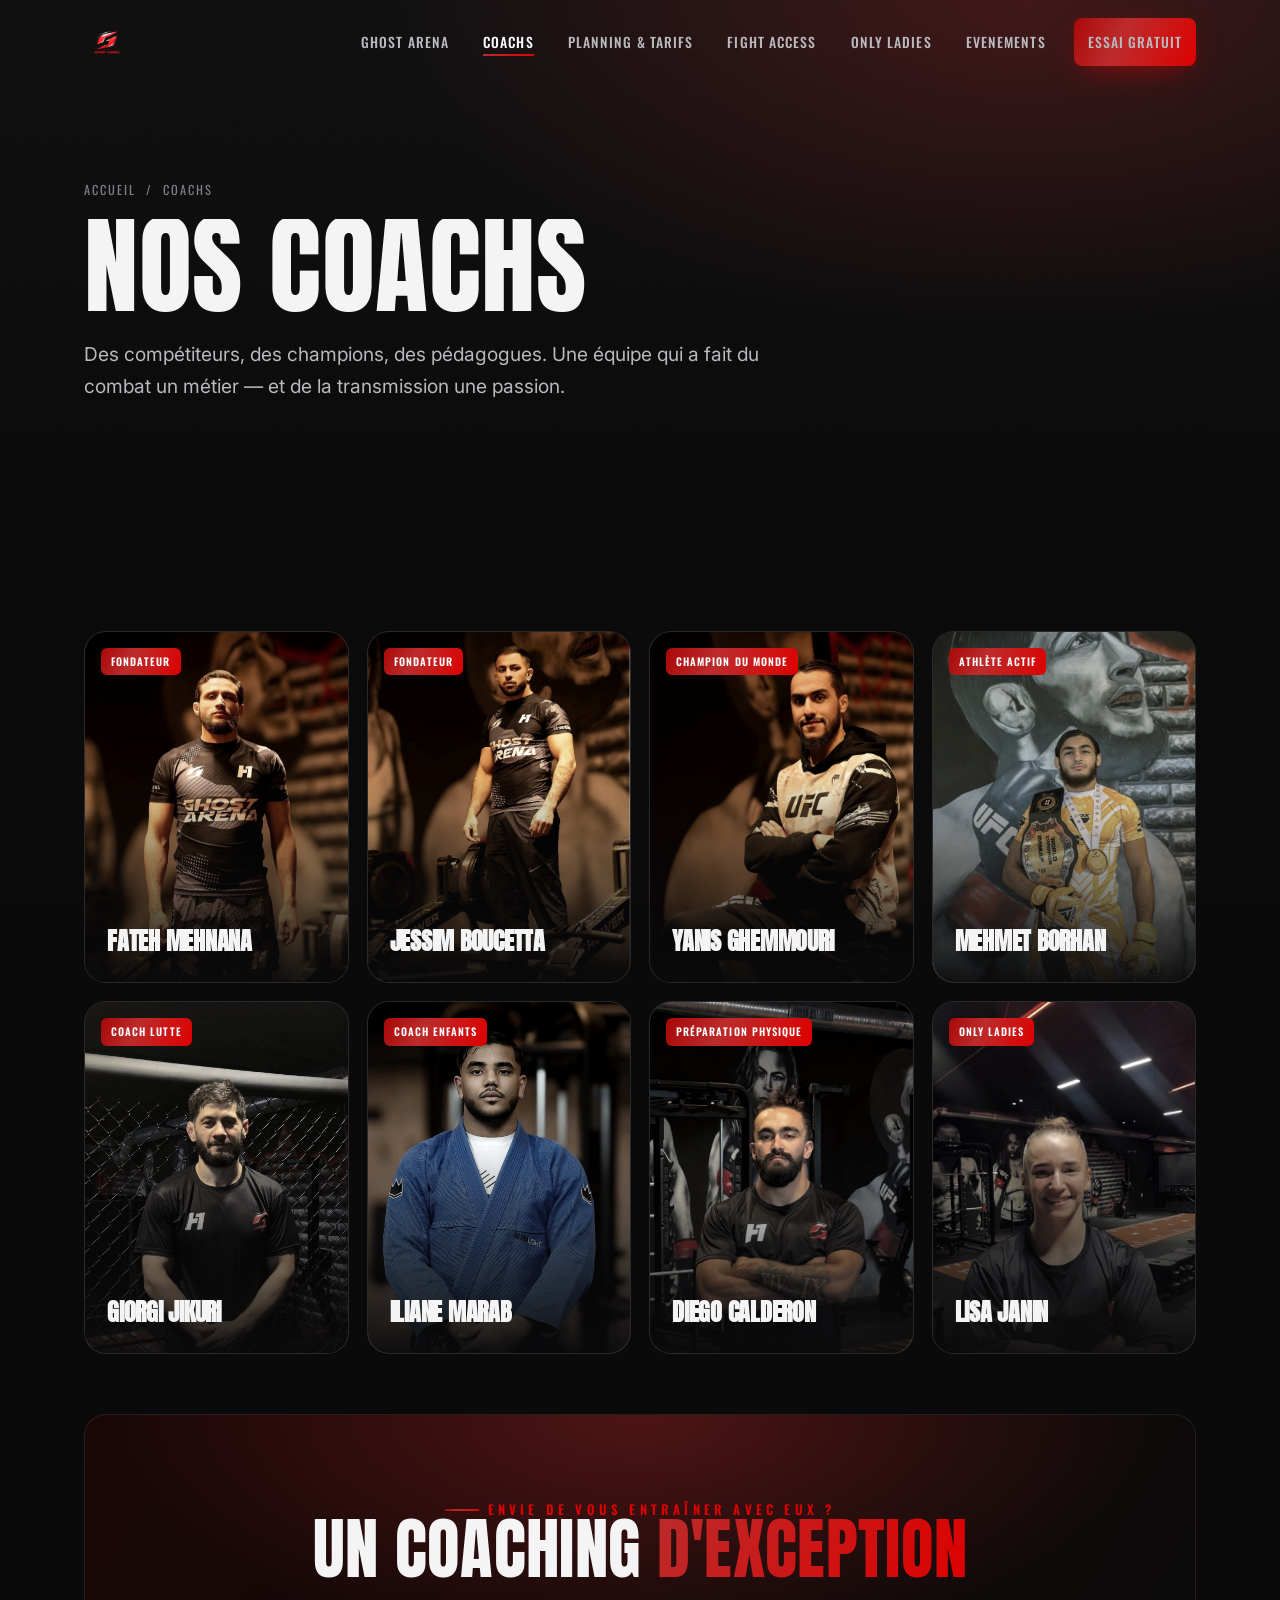
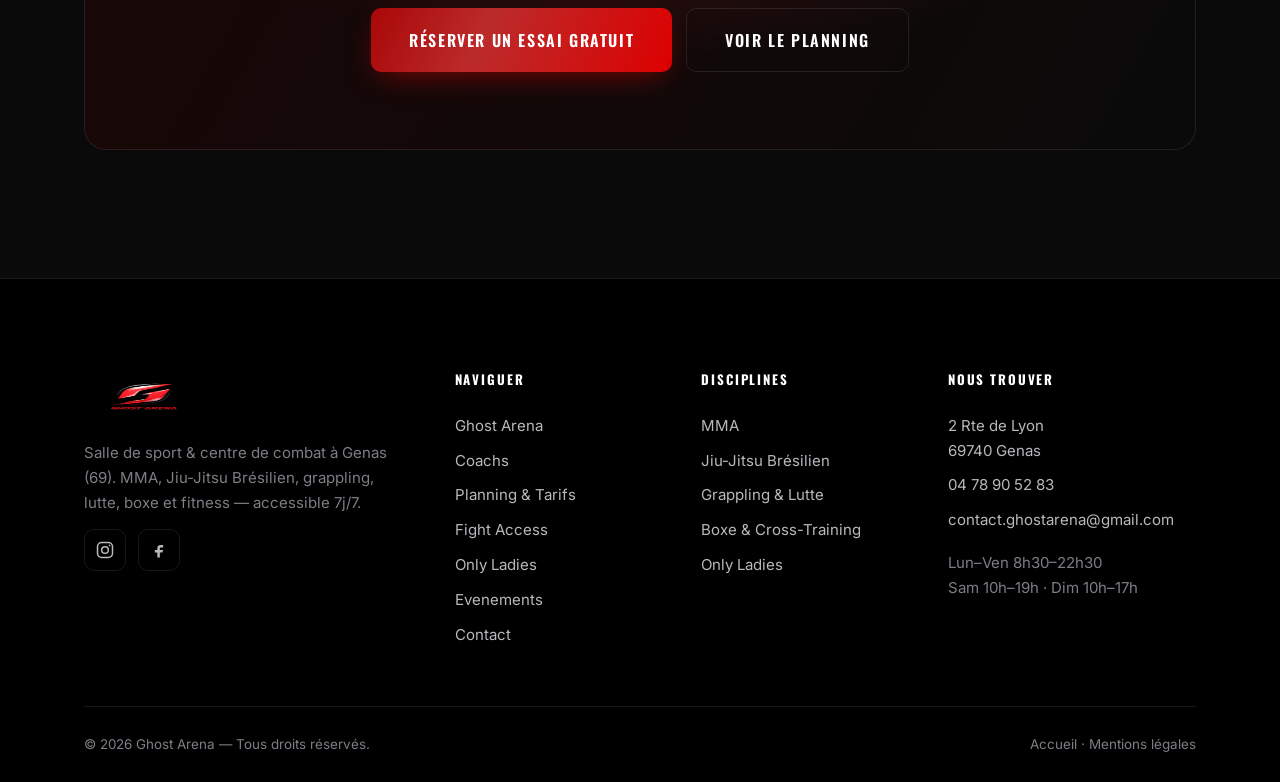
==== coachs.html @ 8d47866f "Site Ghost Arena — refonte statique multipage Co-Authored-By: Claude Opus 4.8 <noreply@anthropic.com" ====
<!DOCTYPE html>
<html lang="fr">
<head>
<meta charset="UTF-8">
<meta name="viewport" content="width=device-width, initial-scale=1">
<title>Coachs — L'équipe Ghost Arena | MMA, JJB, Grappling à Genas</title>
<meta name="description" content="Rencontrez les coachs de Ghost Arena : champions et compétiteurs internationaux en MMA, Jiu-Jitsu Brésilien, grappling, lutte et préparation physique. Une équipe d'experts à Genas, Lyon.">
<link rel="canonical" href="https://ghostarena.fr/coachs/">
<meta name="theme-color" content="#0a0a0a">
<meta property="og:type" content="website">
<meta property="og:title" content="Coachs — L'équipe Ghost Arena">
<meta property="og:description" content="Champions et compétiteurs internationaux en MMA, JJB, grappling, lutte et préparation physique.">
<meta property="og:url" content="https://ghostarena.fr/coachs/">
<meta property="og:image" content="https://ghostarena.fr/assets/coaches/fateh.jpeg">
<link rel="icon" href="assets/img/logo.png" type="image/png">
<link rel="preconnect" href="https://fonts.googleapis.com">
<link rel="preconnect" href="https://fonts.gstatic.com" crossorigin>
<link href="https://fonts.googleapis.com/css2?family=Anton&family=Oswald:wght@300;400;500;600;700&family=Inter:wght@400;500;600;700&display=swap" rel="stylesheet">
<link rel="stylesheet" href="css/styles.css">
</head>
<body data-page="coachs">

<header class="site-header"></header>

<main id="main">

  <section class="page-hero">
    <img class="bg" src="assets/coaches/fateh.jpeg" alt="" aria-hidden="true">
    <div class="container">
      <p class="crumb"><a href="index.html">Accueil</a> &nbsp;/&nbsp; Coachs</p>
      <h1 class="display h1" data-kinetic>Nos coachs</h1>
      <p class="reveal" data-delay="1">Des compétiteurs, des champions, des pédagogues. Une équipe qui a fait du combat un métier — et de la transmission une passion.</p>
    </div>
  </section>

  <section class="section">
    <div class="container">
      <div class="coach-grid">

        <article class="coach reveal" data-delay="1">
          <span class="flag">Fondateur</span>
          <img src="assets/coaches/fateh.jpeg" alt="Fateh Mehnana, coach MMA, JJB, grappling et lutte" loading="lazy">
          <div class="coach-info">
            <p class="role">MMA · JJB · Grappling · Lutte</p>
            <h3>Fateh Mehnana</h3>
            <p>Passionné par la vision globale du combat, il développe une méthodologie où chaque discipline nourrit les autres.</p>
          </div>
        </article>

        <article class="coach reveal" data-delay="2">
          <span class="flag">Fondateur</span>
          <img src="assets/coaches/jessim.jpeg" alt="Jessim Boucetta, coach JJB, grappling et lutte" loading="lazy">
          <div class="coach-info">
            <p class="role">JJB · Grappling · Lutte</p>
            <h3>Jessim Boucetta</h3>
            <p>Compétiteur international — Champion Pan American IBJJF et Champion d'Europe de Jiu-Jitsu Brésilien.</p>
          </div>
        </article>

        <article class="coach reveal" data-delay="3">
          <span class="flag">Champion du Monde</span>
          <img src="assets/coaches/yanis.jpeg" alt="Yanis Ghemmouri, coach MMA et athlète professionnel" loading="lazy">
          <div class="coach-info">
            <p class="role">MMA · Athlète pro</p>
            <h3>Yanis Ghemmouri</h3>
            <p>Champion du monde 2025. Il incarne le plus haut niveau de performance que vise Ghost Arena.</p>
          </div>
        </article>

        <article class="coach reveal" data-delay="1">
          <span class="flag">Athlète actif</span>
          <img src="assets/coaches/mehmet.jpeg" alt="Mehmet Borhan, coach MMA et grappling" loading="lazy">
          <div class="coach-info">
            <p class="role">MMA · Grappling</p>
            <h3>Mehmet Borhan</h3>
            <p>Lutteur expérimenté ayant évolué en compétition au niveau international, en activité.</p>
          </div>
        </article>

        <article class="coach reveal" data-delay="2">
          <span class="flag">Coach lutte</span>
          <img src="assets/coaches/giorgi.jpeg" alt="Giorgi Jikuri, coach de lutte" loading="lazy">
          <div class="coach-info">
            <p class="role">Lutte</p>
            <h3>Giorgi Jikuri</h3>
            <p>Spécialiste de la lutte, il transmet l'art du contrôle, des projections et de la pression au sol.</p>
          </div>
        </article>

        <article class="coach reveal" data-delay="3">
          <span class="flag">Coach enfants</span>
          <img src="assets/coaches/iliane.jpg" alt="Iliane Marab, coach enfants MMA et grappling" loading="lazy">
          <div class="coach-info">
            <p class="role">Enfants · MMA · Grappling</p>
            <h3>Iliane Marab</h3>
            <p>Référent des programmes jeunes, il enseigne le combat aux enfants dans un cadre ludique et structurant.</p>
          </div>
        </article>

        <article class="coach reveal" data-delay="1">
          <span class="flag">Préparation physique</span>
          <img src="assets/coaches/diego.jpeg" alt="Diego Calderon, préparateur physique" loading="lazy">
          <div class="coach-info">
            <p class="role">Conditionnement</p>
            <h3>Diego Calderon</h3>
            <p>Préparateur physique et responsable du conditionnement&nbsp;: il construit le moteur des combattants.</p>
          </div>
        </article>

        <article class="coach reveal" data-delay="2">
          <span class="flag">Only Ladies</span>
          <img src="assets/coaches/lisa.jpeg" alt="Lisa Janin, préparation physique et cross-training" loading="lazy">
          <div class="coach-info">
            <p class="role">Cross-Training · Renforcement</p>
            <h3>Lisa Janin</h3>
            <p>Coach sportive diplômée et athlète de cross-training, spécialisée dans la préparation physique et l'espace femmes.</p>
          </div>
        </article>

      </div>

      <div class="cta-band reveal mt-l">
        <p class="eyebrow eyebrow--center">Envie de vous entraîner avec eux ?</p>
        <h2 class="display h2">Un coaching <span class="grad-text">d'exception</span></h2>
        <div class="hero-actions">
          <a class="btn btn-primary btn-lg" href="contact.html"><span>Réserver un essai gratuit</span></a>
          <a class="btn btn-ghost btn-lg" href="planning-tarifs.html">Voir le planning</a>
        </div>
      </div>
    </div>
  </section>

</main>

<footer class="site-footer"></footer>
<script src="js/main.js"></script>
</body>
</html>
---- css/styles.css ----
/* ===================================================================
   GHOST ARENA — Design System
   Colors taken verbatim from the existing site:
   brand red #bc2b2b · bright #dd0000 · deep #a90707 · black #0a0a0a
   =================================================================== */

:root{
  /* Brand palette (exact) */
  --red:        #bc2b2b;
  --red-bright: #dd0000;
  --red-2:      #cf2e2e;
  --red-deep:   #a90707;
  --black:      #0a0a0a;
  --ink:        #000000;
  --white:      #ffffff;
  --smoke:      #efefef;
  --slate:      #32373c;

  /* Surfaces */
  --bg:        #0a0a0a;
  --bg-2:      #0f0f10;
  --surface:   #141416;
  --surface-2: #1a1a1d;
  --line:      rgba(255,255,255,.09);
  --line-2:    rgba(255,255,255,.05);

  /* Text */
  --tx:        #f4f4f5;
  --tx-soft:   #b8b8bd;
  --tx-mute:   #7d7d85;

  /* Accent gradient */
  --grad: linear-gradient(115deg, var(--red-deep) 0%, var(--red) 38%, var(--red-bright) 100%);
  --grad-soft: linear-gradient(115deg, var(--red) 0%, var(--red-bright) 100%);

  /* Type */
  --f-display: "Anton", "Arial Narrow", sans-serif;
  --f-cond:    "Oswald", "Arial Narrow", sans-serif;
  --f-body:    "Inter", system-ui, -apple-system, "Segoe UI", sans-serif;

  /* Spacing rhythm (8pt) */
  --container: 1240px;
  --gut: clamp(20px, 5vw, 64px);
  --radius: 14px;
  --radius-lg: 22px;

  /* Motion */
  --ease: cubic-bezier(.16,1,.3,1);
  --ease-out: cubic-bezier(.22,.61,.36,1);
}

/* ---------- Reset ---------- */
*,*::before,*::after{box-sizing:border-box}
*{margin:0}
html{-webkit-text-size-adjust:100%;scroll-behavior:smooth}
@media (prefers-reduced-motion:reduce){html{scroll-behavior:auto}}
body{
  font-family:var(--f-body);
  background:var(--bg);
  color:var(--tx);
  line-height:1.65;
  font-size:16px;
  -webkit-font-smoothing:antialiased;
  text-rendering:optimizeLegibility;
  overflow-x:hidden;
}
img,video,svg{display:block;max-width:100%;height:auto}
a{color:inherit;text-decoration:none}
button{font:inherit;color:inherit;cursor:pointer;border:0;background:none}
ul{list-style:none;padding:0}
::selection{background:var(--red);color:#fff}

/* Film-grain overlay for the whole site (premium cinematic texture) */
body::after{
  content:"";position:fixed;inset:0;z-index:9000;pointer-events:none;opacity:.045;
  background-image:url("data:image/svg+xml,%3Csvg xmlns='http://www.w3.org/2000/svg' width='180' height='180'%3E%3Cfilter id='n'%3E%3CfeTurbulence type='fractalNoise' baseFrequency='.9' numOctaves='2'/%3E%3C/filter%3E%3Crect width='100%25' height='100%25' filter='url(%23n)'/%3E%3C/svg%3E");
  mix-blend-mode:overlay;
}
@media (prefers-reduced-motion:reduce){body::after{display:none}}

/* ---------- Layout helpers ---------- */
.container{width:100%;max-width:var(--container);margin-inline:auto;padding-inline:var(--gut)}
.section{padding-block:clamp(64px,10vw,140px);position:relative}
.section--tight{padding-block:clamp(48px,7vw,90px)}
.grid{display:grid;gap:clamp(20px,3vw,40px)}

/* ---------- Typography ---------- */
.eyebrow{
  font-family:var(--f-cond);font-weight:600;text-transform:uppercase;
  letter-spacing:.32em;font-size:clamp(.72rem,1.1vw,.82rem);
  color:var(--red-bright);display:inline-flex;align-items:center;gap:.7em;
}
.eyebrow::before{content:"";width:34px;height:2px;background:var(--grad);display:inline-block}
.eyebrow--center{justify-content:center}

h1,h2,h3{line-height:.98;letter-spacing:-.01em}
.display{
  font-family:var(--f-display);font-weight:400;text-transform:uppercase;
  line-height:.86;letter-spacing:.005em;
}
.h1{font-size:clamp(2.9rem,8.5vw,7.2rem)}
.h2{font-size:clamp(2.1rem,5.2vw,4.4rem)}
.h3{font-size:clamp(1.5rem,3vw,2.4rem)}
.italic-skew{font-style:italic;transform:skewX(-7deg);transform-origin:left}
.stroke-text{
  -webkit-text-stroke:1.5px rgba(255,255,255,.30);color:transparent;
}
.text-red{color:var(--red-bright)}
.lead{font-size:clamp(1.05rem,1.6vw,1.28rem);color:var(--tx-soft);max-width:62ch;line-height:1.7}
.muted{color:var(--tx-mute)}
.measure{max-width:64ch}

/* gradient text for accent words */
.grad-text{
  background:var(--grad-soft);-webkit-background-clip:text;background-clip:text;
  -webkit-text-fill-color:transparent;color:transparent;
}

/* ===================================================================
   HEADER
   =================================================================== */
.site-header{
  position:fixed;inset:0 0 auto 0;z-index:1000;
  transition:border-color .4s, padding .35s var(--ease);
  border-bottom:1px solid transparent;padding-block:18px;
}
/* Blur/background lives on a pseudo-element so the header itself does NOT
   become a containing block for the fixed mobile menu panel. */
.site-header::before{
  content:"";position:absolute;inset:0;z-index:-1;
  background:rgba(8,8,9,.82);backdrop-filter:blur(16px) saturate(140%);
  opacity:0;transition:opacity .4s var(--ease);
}
.site-header.scrolled::before{opacity:1}
.site-header.scrolled{border-bottom-color:var(--line);padding-block:10px}
.nav{display:flex;align-items:center;justify-content:space-between;gap:24px}
.brand{display:flex;align-items:center;gap:12px;z-index:2}
.brand img{height:46px;width:auto;transition:height .35s var(--ease)}
.scrolled .brand img{height:38px}
.brand b{font-family:var(--f-display);font-size:1.25rem;letter-spacing:.04em;text-transform:uppercase;line-height:1}
.brand b i{color:var(--red-bright);font-style:normal}

.nav-links{display:flex;align-items:center;gap:6px}
.nav-links a{
  font-family:var(--f-cond);font-weight:500;text-transform:uppercase;
  letter-spacing:.08em;font-size:.86rem;color:var(--tx-soft);
  padding:10px 14px;border-radius:8px;position:relative;transition:color .25s;
}
.nav-links a::after{
  content:"";position:absolute;left:14px;right:14px;bottom:6px;height:2px;
  background:var(--grad-soft);transform:scaleX(0);transform-origin:left;
  transition:transform .3s var(--ease);
}
.nav-links a:hover,.nav-links a[aria-current="page"]{color:var(--white)}
.nav-links a:hover::after,.nav-links a[aria-current="page"]::after{transform:scaleX(1)}

.nav-cta{margin-left:8px}
.burger{display:none;position:relative;width:46px;height:46px;border-radius:10px;border:1px solid var(--line);
  align-items:center;justify-content:center;flex-direction:column;gap:5px;z-index:1010}
.burger span{width:20px;height:2px;background:var(--white);transition:.3s var(--ease)}
.burger.open span:nth-child(1){transform:translateY(7px) rotate(45deg)}
.burger.open span:nth-child(2){opacity:0}
.burger.open span:nth-child(3){transform:translateY(-7px) rotate(-45deg)}

@media (max-width:1024px){
  .nav-links{
    position:fixed;inset:0 0 0 auto;width:min(86vw,400px);flex-direction:column;
    justify-content:center;align-items:flex-start;gap:6px;padding:90px 40px;
    background:rgba(10,10,11,.97);backdrop-filter:blur(20px);
    border-left:1px solid var(--line);transform:translateX(100%);
    transition:transform .45s var(--ease);
  }
  .nav-links.open{transform:translateX(0)}
  .nav-links a{font-size:1.6rem;padding:10px 0}
  .nav-links a::after{display:none}
  .nav-links .nav-cta{margin:18px 0 0}
  .burger{display:flex}
}

/* ===================================================================
   BUTTONS
   =================================================================== */
.btn{
  --pad-y:15px;--pad-x:28px;
  display:inline-flex;align-items:center;justify-content:center;gap:10px;
  font-family:var(--f-cond);font-weight:600;text-transform:uppercase;letter-spacing:.1em;
  font-size:.92rem;padding:var(--pad-y) var(--pad-x);border-radius:10px;
  position:relative;overflow:hidden;transition:transform .25s var(--ease),box-shadow .3s, color .3s;
  min-height:48px;cursor:pointer;white-space:nowrap;
}
.btn svg{width:18px;height:18px}
.btn-primary{background:var(--grad);color:#fff;box-shadow:0 10px 30px -10px rgba(221,0,0,.6)}
.btn-primary::before{content:"";position:absolute;inset:0;background:linear-gradient(115deg,var(--red-bright),var(--red));opacity:0;transition:opacity .3s}
.btn-primary:hover{transform:translateY(-3px);box-shadow:0 18px 40px -12px rgba(221,0,0,.75)}
.btn-primary:hover::before{opacity:1}
.btn-primary span{position:relative;z-index:1;display:inline-flex;align-items:center;gap:10px}
.btn-ghost{background:transparent;color:var(--white);border:1px solid var(--line)}
.btn-ghost:hover{border-color:var(--red);background:rgba(221,0,0,.08);transform:translateY(-3px)}
.btn-light{background:var(--white);color:var(--ink)}
.btn-light:hover{transform:translateY(-3px);background:var(--smoke)}
.btn-lg{--pad-y:18px;--pad-x:38px;font-size:1rem}
.btn:focus-visible{outline:3px solid var(--red-bright);outline-offset:3px}
a:focus-visible,button:focus-visible{outline:3px solid var(--red-bright);outline-offset:3px}

/* shimmer sweep on primary */
.btn-primary span::after{
  content:"";position:absolute;top:0;left:-120%;width:60%;height:100%;
  background:linear-gradient(120deg,transparent,rgba(255,255,255,.35),transparent);
  transform:skewX(-20deg);transition:left .6s var(--ease);
}
.btn-primary:hover span::after{left:160%}

/* ===================================================================
   HERO (homepage) — cinematic photo-montage "video"
   =================================================================== */
.hero{position:relative;min-height:100dvh;display:flex;align-items:center;overflow:hidden;isolation:isolate}
.hero-media{position:absolute;inset:0;z-index:-2}
/* Fills the hero perfectly on mobile and desktop (no bars, no photo backdrop). */
.hero-video{position:absolute;inset:0;width:100%;height:100%;object-fit:cover;object-position:center;z-index:1;background:var(--black)}
.hero-slide{
  position:absolute;inset:0;background-size:cover;background-position:center 28%;
  opacity:0;animation:heroCycle 24s infinite;will-change:opacity,transform;
}
.hero-slide:nth-child(1){animation-delay:0s}
.hero-slide:nth-child(2){animation-delay:6s}
.hero-slide:nth-child(3){animation-delay:12s}
.hero-slide:nth-child(4){animation-delay:18s}
@keyframes heroCycle{
  0%{opacity:0;transform:scale(1.18)}
  6%{opacity:1}
  25%{opacity:1;transform:scale(1.0)}
  31%{opacity:0;transform:scale(1.0)}
  100%{opacity:0}
}
.hero::before{ /* cinematic darkening + brand wash */
  content:"";position:absolute;inset:0;z-index:-1;
  background:
    linear-gradient(180deg, rgba(10,10,11,.55) 0%, rgba(10,10,11,.35) 40%, rgba(10,10,11,.96) 100%),
    radial-gradient(120% 90% at 75% 30%, rgba(188,43,43,.30), transparent 55%);
}
.hero::after{ /* light sweep */
  content:"";position:absolute;top:-50%;left:-30%;width:50%;height:200%;z-index:-1;
  background:linear-gradient(90deg,transparent,rgba(255,255,255,.06),transparent);
  transform:skewX(-18deg);animation:sweep 9s ease-in-out infinite;
}
@keyframes sweep{0%,100%{left:-40%}50%{left:120%}}
@media (prefers-reduced-motion:reduce){
  .hero-slide{animation:none;opacity:0}
  .hero-slide:nth-child(1){opacity:1}
  .hero::after{display:none}
}
.hero-inner{position:relative;z-index:2;width:100%;padding-block:130px 110px}
.hero h1{margin:.15em 0 .35em;max-width:16ch}
/* One-line headline on desktop (scales with viewport so it always fits) */
@media (min-width:992px){
  .hero h1{max-width:none;white-space:nowrap;font-size:clamp(3.4rem,6.2vw,5rem)}
}
.hero .lead{margin-bottom:34px}
.hero-actions{display:flex;flex-wrap:wrap;gap:14px}
.hero-scroll{
  position:absolute;bottom:26px;left:50%;transform:translateX(-50%);z-index:2;
  font-family:var(--f-cond);text-transform:uppercase;letter-spacing:.25em;font-size:.7rem;
  color:var(--tx-mute);display:flex;flex-direction:column;align-items:center;gap:10px;
}
.hero-scroll .line{width:1px;height:46px;background:linear-gradient(var(--red-bright),transparent);position:relative;overflow:hidden}
.hero-scroll .line::after{content:"";position:absolute;top:-50%;left:0;width:100%;height:50%;background:var(--red-bright);animation:scrollDot 2s infinite}
@keyframes scrollDot{0%{top:-50%}100%{top:100%}}
/* Hide the decorative scroll cue when vertical room is tight (avoids overlap with hero badges) */
@media (max-width:992px), (max-height:880px){.hero-scroll{display:none}}

/* badges row under hero */
.hero-badges{display:flex;flex-wrap:wrap;gap:26px;margin-top:40px;padding-top:28px;border-top:1px solid var(--line-2)}
.hero-badge{font-family:var(--f-cond);text-transform:uppercase;letter-spacing:.05em}
.hero-badge b{display:block;font-family:var(--f-display);font-size:1.9rem;line-height:1;color:#fff}
.hero-badge span{font-size:.78rem;color:var(--tx-mute);letter-spacing:.12em}

/* ===================================================================
   MARQUEE (discipline ticker) — sporty motion
   =================================================================== */
.marquee{
  overflow:hidden;border-block:1px solid var(--line);background:var(--bg-2);
  padding-block:18px;display:flex;user-select:none;
}
.marquee-track{display:flex;gap:0;flex-shrink:0;min-width:100%;animation:marq 28s linear infinite;will-change:transform}
.marquee:hover .marquee-track{animation-play-state:paused}
.marquee-track span{
  font-family:var(--f-display);text-transform:uppercase;font-size:clamp(1.4rem,3vw,2.4rem);
  padding-inline:28px;display:inline-flex;align-items:center;gap:28px;color:var(--tx);white-space:nowrap;
}
.marquee-track span::after{content:"";width:9px;height:9px;background:var(--red-bright);transform:rotate(45deg)}
.marquee-track span.hollow{color:transparent;-webkit-text-stroke:1.4px rgba(255,255,255,.35)}
@keyframes marq{to{transform:translateX(-50%)}}
@media (prefers-reduced-motion:reduce){.marquee-track{animation:none}}

/* ===================================================================
   SECTION HEADINGS
   =================================================================== */
.sec-head{margin-bottom:clamp(36px,5vw,64px);max-width:760px}
.sec-head.center{margin-inline:auto;text-align:center}
.sec-head h2{margin:.25em 0 .4em}
.sec-head p{color:var(--tx-soft);font-size:clamp(1rem,1.4vw,1.15rem)}

/* giant ghost watermark behind sections */
.watermark{
  position:absolute;font-family:var(--f-display);text-transform:uppercase;
  font-size:clamp(7rem,22vw,20rem);line-height:.8;color:transparent;
  -webkit-text-stroke:1px rgba(255,255,255,.035);pointer-events:none;z-index:0;
  top:-.1em;left:-.05em;white-space:nowrap;
}

/* ===================================================================
   CARDS — disciplines / services
   =================================================================== */
.cards{display:grid;grid-template-columns:repeat(auto-fit,minmax(260px,1fr));gap:clamp(16px,2vw,24px)}
.card{
  position:relative;background:var(--surface);border:1px solid var(--line);
  border-radius:var(--radius-lg);padding:34px 30px;overflow:hidden;
  transition:transform .4s var(--ease),border-color .4s,background .4s;
}
.card::before{
  content:"";position:absolute;inset:0;border-radius:inherit;padding:1px;
  background:var(--grad);-webkit-mask:linear-gradient(#000 0 0) content-box,linear-gradient(#000 0 0);
  -webkit-mask-composite:xor;mask-composite:exclude;opacity:0;transition:opacity .4s;
}
.card:hover{transform:translateY(-8px);background:var(--surface-2)}
.card:hover::before{opacity:1}
.card-ico{
  width:54px;height:54px;border-radius:12px;display:grid;place-items:center;margin-bottom:22px;
  background:rgba(221,0,0,.12);color:var(--red-bright);border:1px solid rgba(221,0,0,.25);
}
.card-ico svg{width:26px;height:26px}
.card h3{font-family:var(--f-cond);font-weight:600;text-transform:uppercase;letter-spacing:.02em;
  font-size:1.35rem;margin-bottom:10px}
.card p{color:var(--tx-soft);font-size:.97rem;line-height:1.6}
.card .num{position:absolute;top:22px;right:26px;font-family:var(--f-display);font-size:1.1rem;color:var(--line);}

/* discipline tile with image */
.disc-grid{display:grid;grid-template-columns:repeat(auto-fit,minmax(230px,1fr));gap:14px}
.disc{
  position:relative;border-radius:var(--radius-lg);overflow:hidden;min-height:340px;
  display:flex;align-items:flex-end;padding:26px;isolation:isolate;border:1px solid var(--line);
}
.disc img{position:absolute;inset:0;width:100%;height:100%;object-fit:cover;z-index:-2;
  transition:transform .8s var(--ease);filter:grayscale(.25) contrast(1.05)}
.disc::after{content:"";position:absolute;inset:0;z-index:-1;
  background:linear-gradient(180deg,transparent 30%,rgba(10,10,11,.92))}
.disc:hover img{transform:scale(1.08)}
.disc h3{font-family:var(--f-display);text-transform:uppercase;font-size:1.8rem;line-height:.9}
.disc span{font-family:var(--f-cond);text-transform:uppercase;letter-spacing:.2em;font-size:.72rem;color:var(--red-bright)}
.disc .meta{display:flex;flex-direction:column;gap:6px}

/* ===================================================================
   SPLIT (image + text)
   =================================================================== */
.split{display:grid;grid-template-columns:1fr 1fr;gap:clamp(28px,5vw,72px);align-items:center}
.split.rev .split-media{order:2}
@media (max-width:880px){.split{grid-template-columns:1fr}.split.rev .split-media{order:0}}
.split-media{position:relative;border-radius:var(--radius-lg);overflow:hidden;aspect-ratio:4/5;border:1px solid var(--line)}
.split-media img{width:100%;height:100%;object-fit:cover}
.split-media .tag{
  position:absolute;left:20px;bottom:20px;background:rgba(10,10,11,.7);backdrop-filter:blur(8px);
  border:1px solid var(--line);border-radius:10px;padding:10px 16px;font-family:var(--f-cond);
  text-transform:uppercase;letter-spacing:.12em;font-size:.8rem;
}
.split-body h2{margin-bottom:.4em}
.split-body p+p{margin-top:1em}
.feature-list{margin-top:26px;display:grid;gap:14px}
.feature-list li{display:flex;gap:14px;align-items:flex-start;color:var(--tx-soft)}
.feature-list svg{flex:0 0 auto;width:22px;height:22px;color:var(--red-bright);margin-top:2px}

/* ===================================================================
   STATS
   =================================================================== */
.stats{display:grid;grid-template-columns:repeat(auto-fit,minmax(160px,1fr));gap:1px;background:var(--line);
  border:1px solid var(--line);border-radius:var(--radius-lg);overflow:hidden}
.stat{background:var(--bg-2);padding:34px 26px;text-align:center}
.stat b{font-family:var(--f-display);font-size:clamp(2.6rem,5vw,3.8rem);line-height:1;color:#fff;display:block}
.stat b .grad-text{display:inline}
.stat span{font-family:var(--f-cond);text-transform:uppercase;letter-spacing:.16em;font-size:.78rem;color:var(--tx-mute)}

/* ===================================================================
   COACHES
   =================================================================== */
.coach-grid{display:grid;grid-template-columns:repeat(auto-fill,minmax(240px,1fr));gap:18px}
.coach{position:relative;border-radius:var(--radius-lg);overflow:hidden;aspect-ratio:3/4;border:1px solid var(--line);
  background:var(--surface)}
.coach img{width:100%;height:100%;object-fit:cover;filter:grayscale(.35) contrast(1.04);transition:filter .5s,transform .8s var(--ease)}
.coach::after{content:"";position:absolute;inset:0;background:linear-gradient(180deg,transparent 40%,rgba(10,10,11,.95));z-index:1}
.coach:hover img{filter:grayscale(0);transform:scale(1.05)}
.coach-info{position:absolute;left:22px;right:22px;bottom:22px;z-index:2}
.coach-info .role{font-family:var(--f-cond);text-transform:uppercase;letter-spacing:.18em;font-size:.7rem;color:var(--red-bright);margin-bottom:6px}
.coach-info h3{font-family:var(--f-display);text-transform:uppercase;font-size:1.5rem;line-height:.92}
.coach-info p{font-size:.86rem;color:var(--tx-soft);margin-top:8px;opacity:0;max-height:0;overflow:hidden;
  transition:opacity .4s,max-height .4s}
.coach:hover .coach-info p{opacity:1;max-height:140px}
.coach .flag{position:absolute;top:16px;left:16px;z-index:2;background:var(--grad);color:#fff;
  font-family:var(--f-cond);text-transform:uppercase;letter-spacing:.1em;font-size:.66rem;
  padding:5px 10px;border-radius:6px;font-weight:600}

/* ===================================================================
   PHOTO FRAMING — keep every face visible across all pages.
   object-position tuned per photo (cover crops top/bottom in portrait cards).
   =================================================================== */
.coach img,.disc img,.split-media img,.page-hero img.bg{object-position:50% 20%}
img[src*="fateh"]  {object-position:50% 12% !important}
img[src*="jessim"] {object-position:56% 8%  !important}
img[src*="yanis"]  {object-position:60% 12% !important}
img[src*="mehmet"] {object-position:55% 26% !important}
img[src*="giorgi"] {object-position:50% 22% !important}
img[src*="iliane"] {object-position:48% 12% !important}
img[src*="diego"]  {object-position:48% 28% !important}
img[src*="lisa"]   {object-position:46% 36% !important}

/* ===================================================================
   PRICING
   =================================================================== */
.price-toggle{display:inline-flex;gap:4px;background:var(--surface);border:1px solid var(--line);
  border-radius:999px;padding:5px;margin-bottom:40px}
.price-toggle button{font-family:var(--f-cond);text-transform:uppercase;letter-spacing:.08em;
  font-size:.85rem;padding:10px 22px;border-radius:999px;color:var(--tx-soft);transition:.3s;min-height:44px}
.price-toggle button.active{background:var(--grad);color:#fff}
.price-grid{display:grid;grid-template-columns:repeat(auto-fit,minmax(270px,1fr));gap:18px}
.plan{position:relative;background:var(--surface);border:1px solid var(--line);border-radius:var(--radius-lg);
  padding:34px 30px;display:flex;flex-direction:column;transition:transform .4s var(--ease),border-color .4s}
.plan:hover{transform:translateY(-6px);border-color:rgba(221,0,0,.4)}
.plan.feat{border-color:var(--red);background:linear-gradient(180deg,rgba(188,43,43,.14),var(--surface) 40%)}
.plan.feat::before{content:"Le plus choisi";position:absolute;top:-12px;left:30px;background:var(--grad);
  color:#fff;font-family:var(--f-cond);text-transform:uppercase;letter-spacing:.1em;font-size:.7rem;
  padding:5px 14px;border-radius:6px;font-weight:600}
.plan .pname{font-family:var(--f-cond);text-transform:uppercase;letter-spacing:.04em;font-size:1.3rem;font-weight:600}
.plan .pdesc{color:var(--tx-mute);font-size:.9rem;margin:6px 0 22px}
.plan .pprice{font-family:var(--f-display);font-size:3rem;line-height:1;display:flex;align-items:baseline;gap:6px}
.plan .pprice small{font-family:var(--f-body);font-size:.95rem;color:var(--tx-mute);font-weight:400}
.plan .pyear{font-size:.85rem;color:var(--tx-soft);margin-top:8px}
.plan ul{margin:24px 0 28px;display:grid;gap:12px}
.plan li{display:flex;gap:12px;align-items:flex-start;font-size:.94rem;color:var(--tx-soft)}
.plan li svg{flex:0 0 auto;width:20px;height:20px;color:var(--red-bright);margin-top:2px}
.plan .btn{margin-top:auto;width:100%}

/* ===================================================================
   PLANNING TABLE
   =================================================================== */
.planning-wrap{overflow-x:auto;border:1px solid var(--line);border-radius:var(--radius-lg);background:var(--bg-2)}
table.planning{width:100%;border-collapse:collapse;min-width:680px}
table.planning th,table.planning td{padding:14px 16px;text-align:left;border-bottom:1px solid var(--line-2);vertical-align:top}
table.planning thead th{font-family:var(--f-cond);text-transform:uppercase;letter-spacing:.12em;font-size:.78rem;
  color:var(--red-bright);background:var(--surface);position:sticky;top:0}
table.planning td .slot{display:block;font-family:var(--f-cond);font-weight:600;text-transform:uppercase;font-size:.92rem}
table.planning td .time{display:block;font-size:.78rem;color:var(--tx-mute);font-variant-numeric:tabular-nums}
table.planning td+td .slot{color:var(--tx)}
table.planning tbody tr:hover{background:rgba(255,255,255,.02)}
.pill{display:inline-block;font-family:var(--f-cond);text-transform:uppercase;letter-spacing:.06em;
  font-size:.74rem;padding:3px 9px;border-radius:5px;border:1px solid var(--line)}
.pill.mma{background:rgba(221,0,0,.16);color:#ff8a8a;border-color:rgba(221,0,0,.3)}
.pill.jjb{background:rgba(45,120,255,.14);color:#9cc0ff;border-color:rgba(45,120,255,.3)}
.pill.cross{background:rgba(255,196,0,.12);color:#ffd766;border-color:rgba(255,196,0,.3)}
.pill.kids{background:rgba(60,200,90,.12);color:#8fe6a4;border-color:rgba(60,200,90,.3)}
.pill.ladies{background:rgba(220,90,200,.14);color:#f2a4e6;border-color:rgba(220,90,200,.3)}

/* ===================================================================
   EVENTS
   =================================================================== */
.event{display:grid;grid-template-columns:auto 1fr auto;gap:28px;align-items:center;
  background:var(--surface);border:1px solid var(--line);border-radius:var(--radius-lg);
  padding:26px 30px;transition:border-color .35s,transform .35s var(--ease)}
.event:hover{border-color:rgba(221,0,0,.4);transform:translateX(6px)}
.event .date{text-align:center;font-family:var(--f-display);line-height:.9;border-right:1px solid var(--line);padding-right:28px}
.event .date b{font-size:2.6rem;display:block;color:#fff}
.event .date span{font-family:var(--f-cond);text-transform:uppercase;letter-spacing:.15em;font-size:.78rem;color:var(--red-bright)}
.event h3{font-family:var(--f-cond);text-transform:uppercase;font-size:1.4rem;font-weight:600;margin-bottom:6px}
.event p{color:var(--tx-soft);font-size:.94rem}
@media (max-width:680px){.event{grid-template-columns:1fr;text-align:left}
  .event .date{border-right:0;border-bottom:1px solid var(--line);padding:0 0 14px;display:flex;gap:10px;align-items:baseline}}

/* ===================================================================
   CTA BANNER
   =================================================================== */
.cta-band{position:relative;overflow:hidden;border-radius:var(--radius-lg);
  background:linear-gradient(120deg,#1a0707,#0a0a0a);border:1px solid var(--line);
  padding:clamp(40px,6vw,80px);text-align:center}
.cta-band::before{content:"";position:absolute;inset:0;
  background:radial-gradient(80% 120% at 50% 0%,rgba(188,43,43,.35),transparent 60%)}
.cta-band > *{position:relative;z-index:1}
.cta-band h2{margin-bottom:.4em}
.cta-band .hero-actions{justify-content:center;margin-top:30px}

/* ===================================================================
   CONTACT
   =================================================================== */
.contact-grid{display:grid;grid-template-columns:1fr 1fr;gap:clamp(28px,5vw,60px)}
@media (max-width:880px){.contact-grid{grid-template-columns:1fr}}
.info-list{display:grid;gap:6px;margin-top:10px}
.info-item{display:flex;gap:16px;align-items:flex-start;padding:18px 0;border-bottom:1px solid var(--line-2)}
.info-item .ico{flex:0 0 auto;width:44px;height:44px;border-radius:10px;display:grid;place-items:center;
  background:rgba(221,0,0,.1);color:var(--red-bright);border:1px solid rgba(221,0,0,.22)}
.info-item .ico svg{width:20px;height:20px}
.info-item .lbl{font-family:var(--f-cond);text-transform:uppercase;letter-spacing:.14em;font-size:.72rem;color:var(--tx-mute)}
.info-item a,.info-item p{color:var(--tx);font-size:1.02rem}
.info-item a:hover{color:var(--red-bright)}
.form{display:grid;gap:18px;background:var(--surface);border:1px solid var(--line);
  border-radius:var(--radius-lg);padding:clamp(24px,4vw,40px)}
.field{display:grid;gap:8px}
.field label{font-family:var(--f-cond);text-transform:uppercase;letter-spacing:.1em;font-size:.78rem;color:var(--tx-soft)}
.field label .req{color:var(--red-bright)}
.field input,.field textarea,.field select{
  background:var(--bg);border:1px solid var(--line);border-radius:10px;padding:14px 16px;
  color:var(--tx);font:inherit;font-size:1rem;min-height:48px;transition:border-color .25s,box-shadow .25s;width:100%}
.field textarea{min-height:130px;resize:vertical}
.field input:focus,.field textarea:focus,.field select:focus{
  outline:none;border-color:var(--red);box-shadow:0 0 0 3px rgba(221,0,0,.18)}
.field .help{font-size:.8rem;color:var(--tx-mute)}
.field .err{font-size:.82rem;color:#ff8a8a;display:none}
.field.invalid input,.field.invalid textarea{border-color:#ff5a5a}
.field.invalid .err{display:block}
.form-note{font-size:.84rem;color:var(--tx-mute)}
.form-status{display:none;padding:14px 18px;border-radius:10px;font-size:.95rem}
.form-status.ok{display:block;background:rgba(60,200,90,.12);border:1px solid rgba(60,200,90,.3);color:#9be6ad}
.two{display:grid;grid-template-columns:1fr 1fr;gap:18px}
@media (max-width:520px){.two{grid-template-columns:1fr}}
.map-embed{border:1px solid var(--line);border-radius:var(--radius-lg);overflow:hidden;aspect-ratio:16/10;background:var(--surface)}
.map-embed iframe{width:100%;height:100%;border:0;filter:grayscale(.6) invert(.9) contrast(.9)}

/* ===================================================================
   PAGE HERO (interior pages)
   =================================================================== */
.page-hero{position:relative;padding:clamp(150px,20vh,230px) 0 clamp(60px,8vw,100px);overflow:hidden;isolation:isolate}
.page-hero::before{content:"";position:absolute;inset:0;z-index:-1;
  background:radial-gradient(90% 120% at 80% 0%,rgba(188,43,43,.28),transparent 55%),
  linear-gradient(180deg,#101011,var(--bg))}
.page-hero img.bg{position:absolute;inset:0;width:100%;height:100%;object-fit:cover;z-index:-2;opacity:.28;
  filter:grayscale(.4) contrast(1.1)}
.page-hero .crumb{font-family:var(--f-cond);text-transform:uppercase;letter-spacing:.16em;font-size:.78rem;color:var(--tx-mute);margin-bottom:18px}
.page-hero .crumb a:hover{color:var(--red-bright)}
.page-hero h1{margin-bottom:.25em}
.page-hero p{max-width:60ch;color:var(--tx-soft);font-size:clamp(1.02rem,1.5vw,1.2rem)}

/* ===================================================================
   FOOTER
   =================================================================== */
.site-footer{background:var(--ink);border-top:1px solid var(--line);padding-top:clamp(56px,8vw,90px)}
.footer-top{display:grid;grid-template-columns:1.6fr 1fr 1fr 1.2fr;gap:40px;padding-bottom:54px;border-bottom:1px solid var(--line)}
@media (max-width:880px){.footer-top{grid-template-columns:1fr 1fr}}
@media (max-width:520px){.footer-top{grid-template-columns:1fr}}
.footer-brand img{height:54px;margin-bottom:18px}
.footer-brand p{color:var(--tx-mute);font-size:.94rem;max-width:34ch}
.footer-col h4{font-family:var(--f-cond);text-transform:uppercase;letter-spacing:.14em;font-size:.82rem;color:var(--white);margin-bottom:18px}
.footer-col a,.footer-col p{display:block;color:var(--tx-soft);font-size:.94rem;padding:5px 0;transition:color .2s}
.footer-col a:hover{color:var(--red-bright)}
.socials{display:flex;gap:12px;margin-top:14px}
.socials a{width:42px;height:42px;border-radius:10px;border:1px solid var(--line);display:grid;place-items:center;color:var(--tx-soft);transition:.3s}
.socials a:hover{border-color:var(--red);color:#fff;background:rgba(221,0,0,.1);transform:translateY(-3px)}
.socials svg{width:20px;height:20px}
.footer-bottom{display:flex;justify-content:space-between;align-items:center;gap:18px;flex-wrap:wrap;
  padding-block:26px;color:var(--tx-mute);font-size:.84rem}
.footer-bottom a:hover{color:var(--red-bright)}

/* ===================================================================
   SCROLL REVEAL ANIMATIONS
   =================================================================== */
.reveal{opacity:0;transform:translateY(38px);transition:opacity .8s var(--ease),transform .8s var(--ease)}
.reveal.in{opacity:1;transform:none}
.reveal[data-delay="1"]{transition-delay:.08s}
.reveal[data-delay="2"]{transition-delay:.16s}
.reveal[data-delay="3"]{transition-delay:.24s}
.reveal[data-delay="4"]{transition-delay:.32s}
.reveal[data-delay="5"]{transition-delay:.4s}

/* Kinetic H1 line reveal (split into masked lines/words) */
.kinetic .word{display:inline-block;overflow:hidden;vertical-align:top}
.kinetic .word > span{display:inline-block;transform:translateY(110%) skewY(6deg);
  transition:transform .9s var(--ease)}
.kinetic.in .word > span{transform:none}
.kinetic .word:nth-child(1) > span{transition-delay:.05s}
.kinetic .word:nth-child(2) > span{transition-delay:.13s}
.kinetic .word:nth-child(3) > span{transition-delay:.21s}
.kinetic .word:nth-child(4) > span{transition-delay:.29s}
.kinetic .word:nth-child(5) > span{transition-delay:.37s}
.kinetic .word:nth-child(6) > span{transition-delay:.45s}
.kinetic .word:nth-child(7) > span{transition-delay:.53s}

@media (prefers-reduced-motion:reduce){
  .reveal{opacity:1;transform:none;transition:none}
  .kinetic .word > span{transform:none;transition:none}
}

/* parallax helper */
.parallax{will-change:transform}

/* generic two/three column text */
.prose{max-width:70ch}
.prose p{color:var(--tx-soft);font-size:1.05rem;line-height:1.8}
.prose p+p{margin-top:1.2em}
.prose h2,.prose h3{margin:1.4em 0 .5em}

/* utility */
.center{text-align:center}
.mt-s{margin-top:18px}.mt-m{margin-top:34px}.mt-l{margin-top:60px}
.flex-actions{display:flex;flex-wrap:wrap;gap:14px}
.divider{height:1px;background:var(--line);margin-block:clamp(40px,6vw,80px)}
.skip-link{position:absolute;left:-999px;top:0;z-index:2000;background:var(--red);color:#fff;
  padding:12px 18px;border-radius:0 0 8px 0;font-family:var(--f-cond);text-transform:uppercase;letter-spacing:.1em}
.skip-link:focus{left:0}
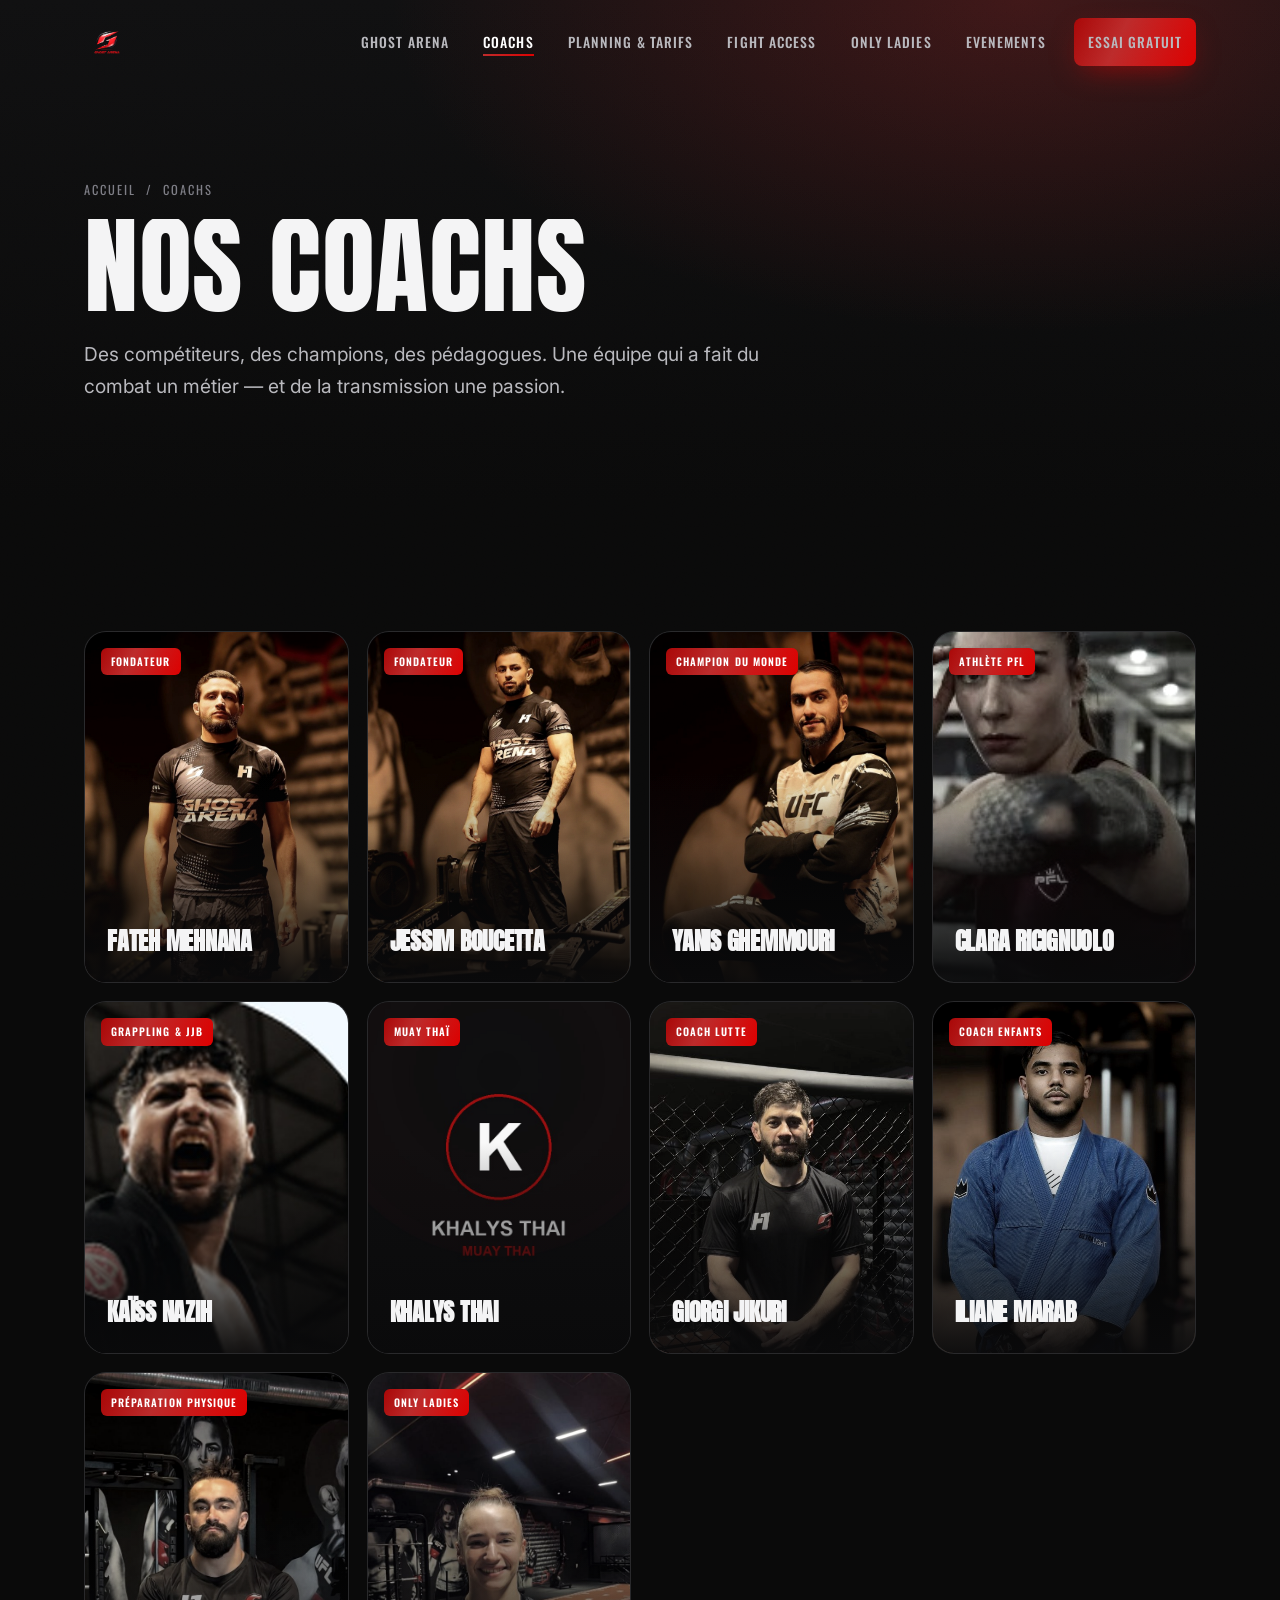
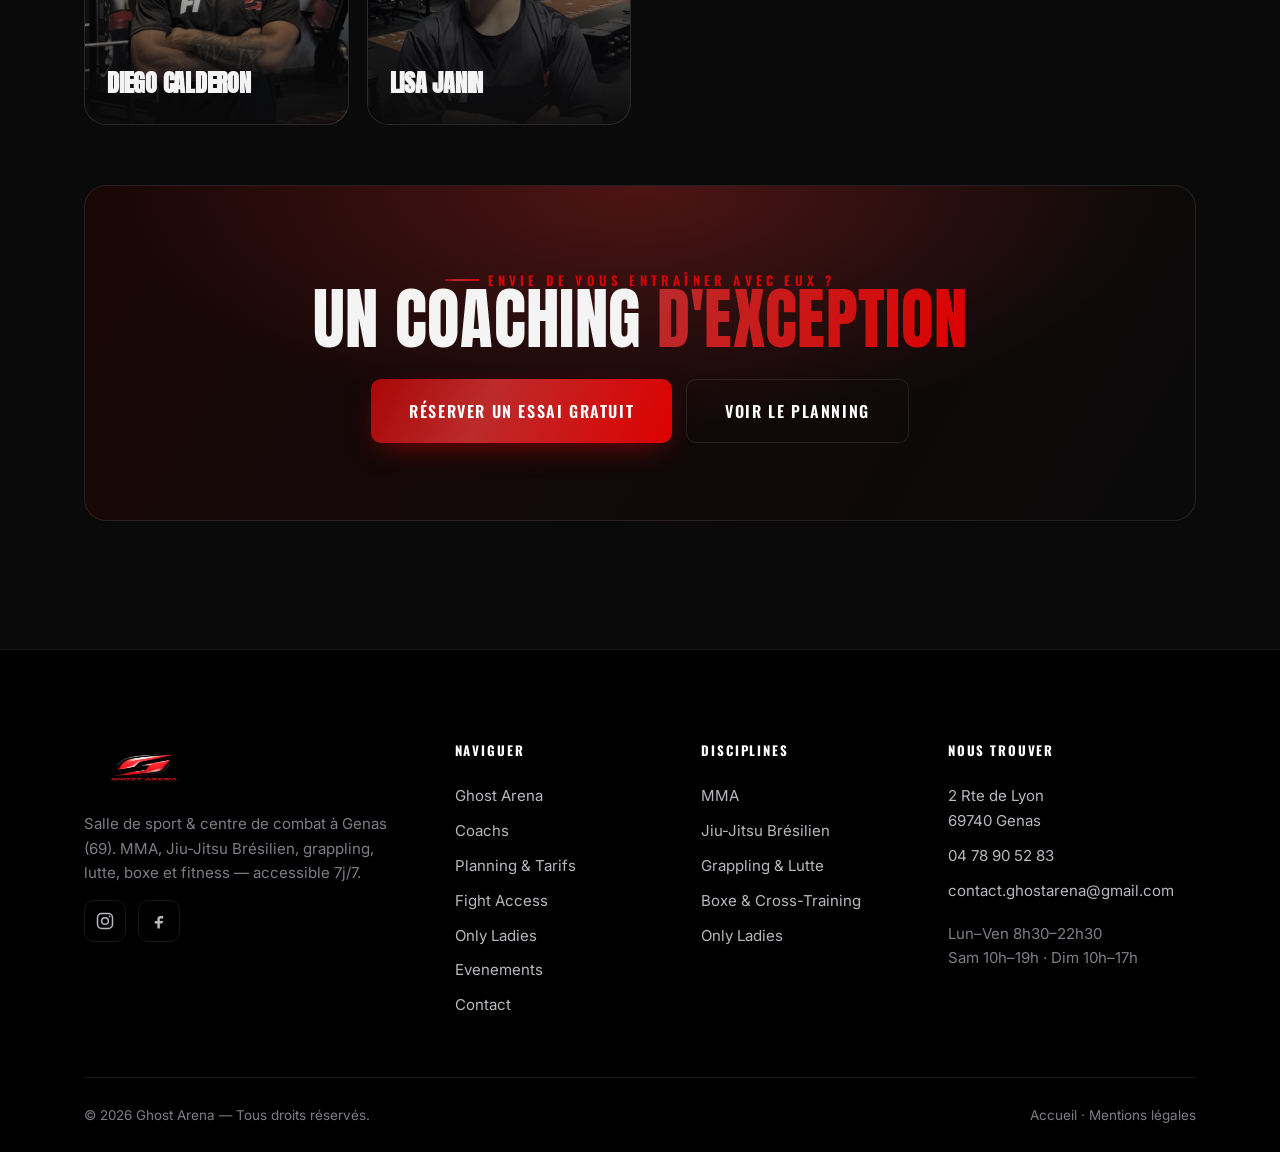
==== commit 7f5b3ec9: "MAJ: coachs (Mehmet retire, +Clara/Kaiss/Khalys), planning 2026/2027, offres Octobre Rose & Novembre" ====
--- a/coachs.html
+++ b/coachs.html
@@ -68,12 +68,32 @@
         </article>
 
         <article class="coach reveal" data-delay="1">
-          <span class="flag">Athlète actif</span>
-          <img src="assets/coaches/mehmet.jpeg" alt="Mehmet Borhan, coach MMA et grappling" loading="lazy">
+          <span class="flag">Athlète PFL</span>
+          <img src="assets/coaches/clara.jpg" alt="Clara Ricignuolo, coach MMA et Only Ladies" loading="lazy">
           <div class="coach-info">
-            <p class="role">MMA · Grappling</p>
-            <h3>Mehmet Borhan</h3>
-            <p>Lutteur expérimenté ayant évolué en compétition au niveau international, en activité.</p>
+            <p class="role">MMA · Only Ladies</p>
+            <h3>Clara Ricignuolo</h3>
+            <p>Athlète professionnelle (PFL), elle encadre le MMA et l'espace femmes avec exigence et énergie.</p>
+          </div>
+        </article>
+
+        <article class="coach reveal" data-delay="2">
+          <span class="flag">Grappling &amp; JJB</span>
+          <img src="assets/coaches/kaiss.jpg" alt="Kaïss Nazih, coach grappling et JJB" loading="lazy">
+          <div class="coach-info">
+            <p class="role">Grappling · JJB</p>
+            <h3>Kaïss Nazih</h3>
+            <p>Grappleur et jiujitsuka, il transmet le contrôle au sol, les projections et les soumissions.</p>
+          </div>
+        </article>
+
+        <article class="coach reveal" data-delay="3">
+          <span class="flag">Muay Thaï</span>
+          <img src="assets/coaches/khalys.jpg" alt="Khalys Thai, coach de Muay Thaï" loading="lazy">
+          <div class="coach-info">
+            <p class="role">Muay Thaï · Boxe Thaï</p>
+            <h3>Khalys Thai</h3>
+            <p>Spécialiste du Muay Thaï, il apporte la frappe, le rythme et l'art du « noble art » thaïlandais.</p>
           </div>
         </article>
 
--- a/css/styles.css
+++ b/css/styles.css
@@ -405,7 +405,9 @@
 img[src*="fateh"]  {object-position:50% 12% !important}
 img[src*="jessim"] {object-position:56% 8%  !important}
 img[src*="yanis"]  {object-position:60% 12% !important}
-img[src*="mehmet"] {object-position:55% 26% !important}
+img[src*="clara"]  {object-position:50% 22% !important}
+img[src*="kaiss"]  {object-position:50% 28% !important}
+img[src*="khalys"] {object-position:50% 42% !important}
 img[src*="giorgi"] {object-position:50% 22% !important}
 img[src*="iliane"] {object-position:48% 12% !important}
 img[src*="diego"]  {object-position:48% 28% !important}
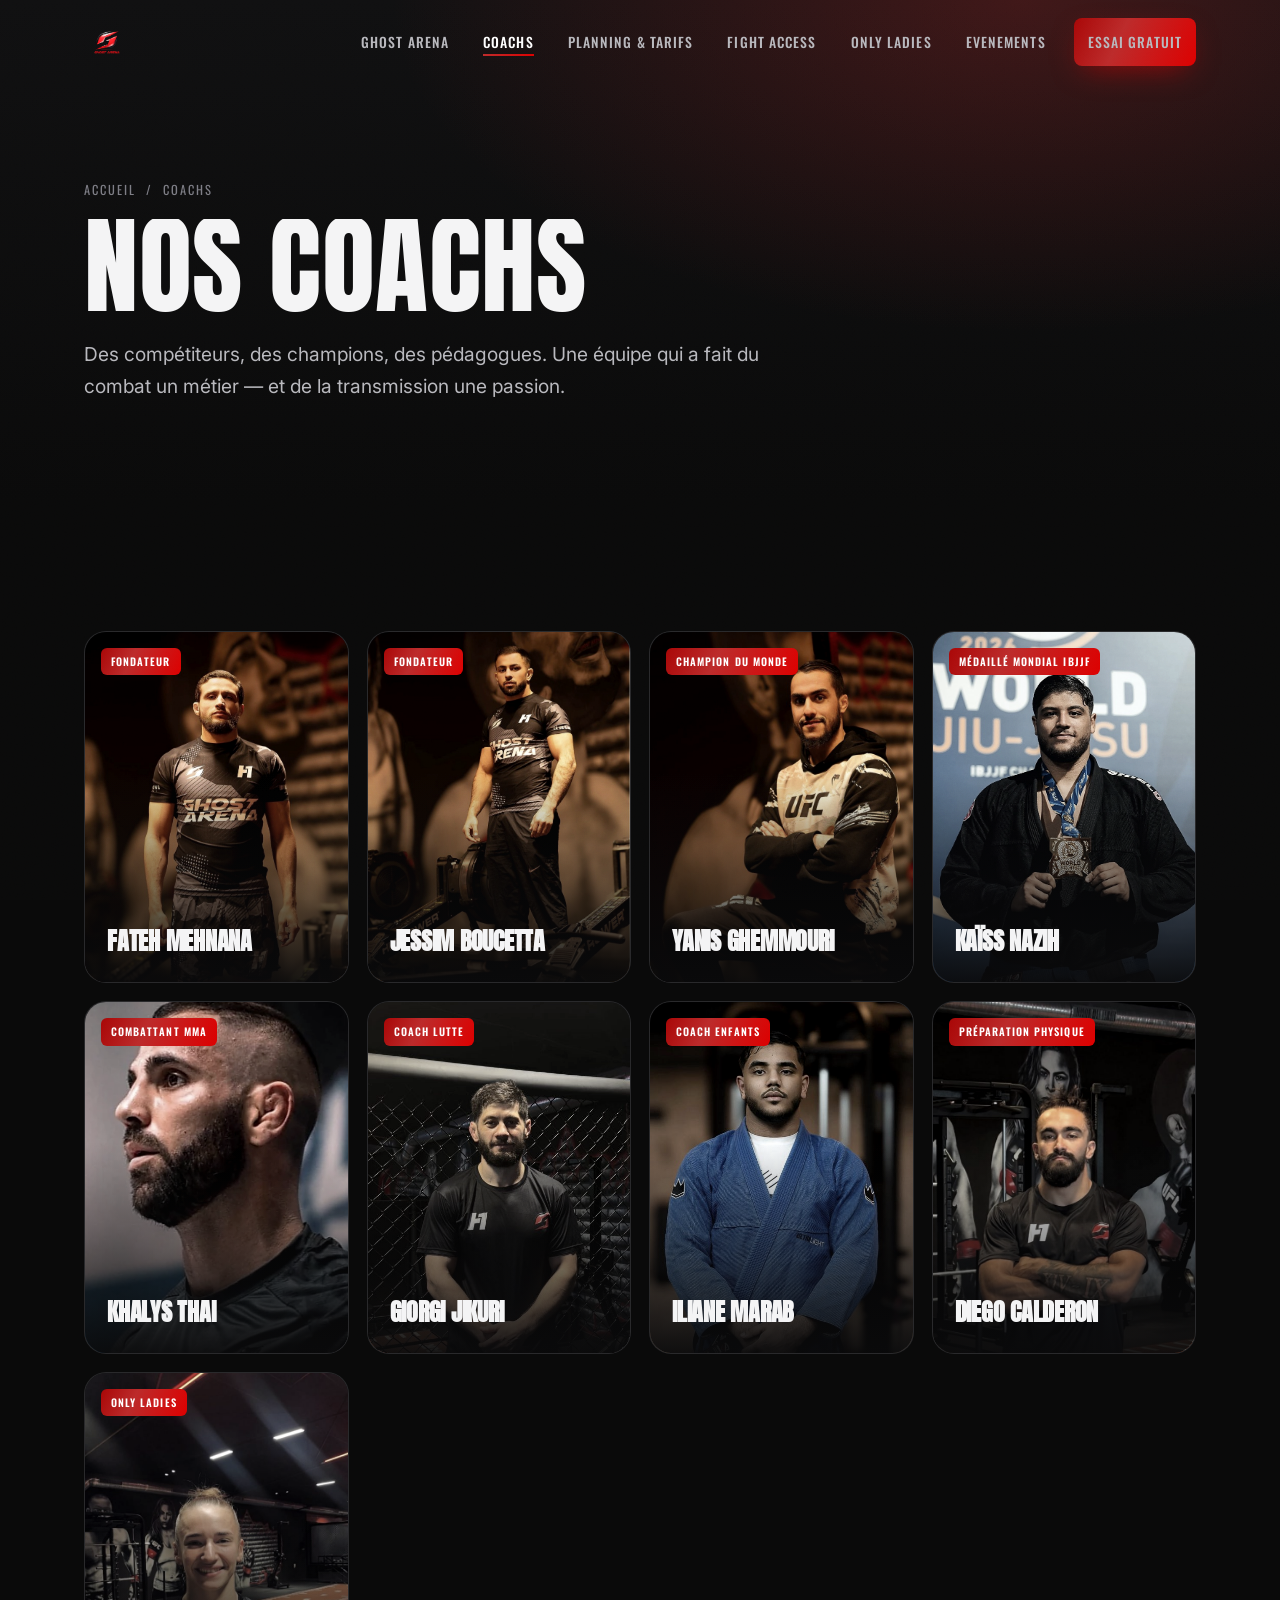
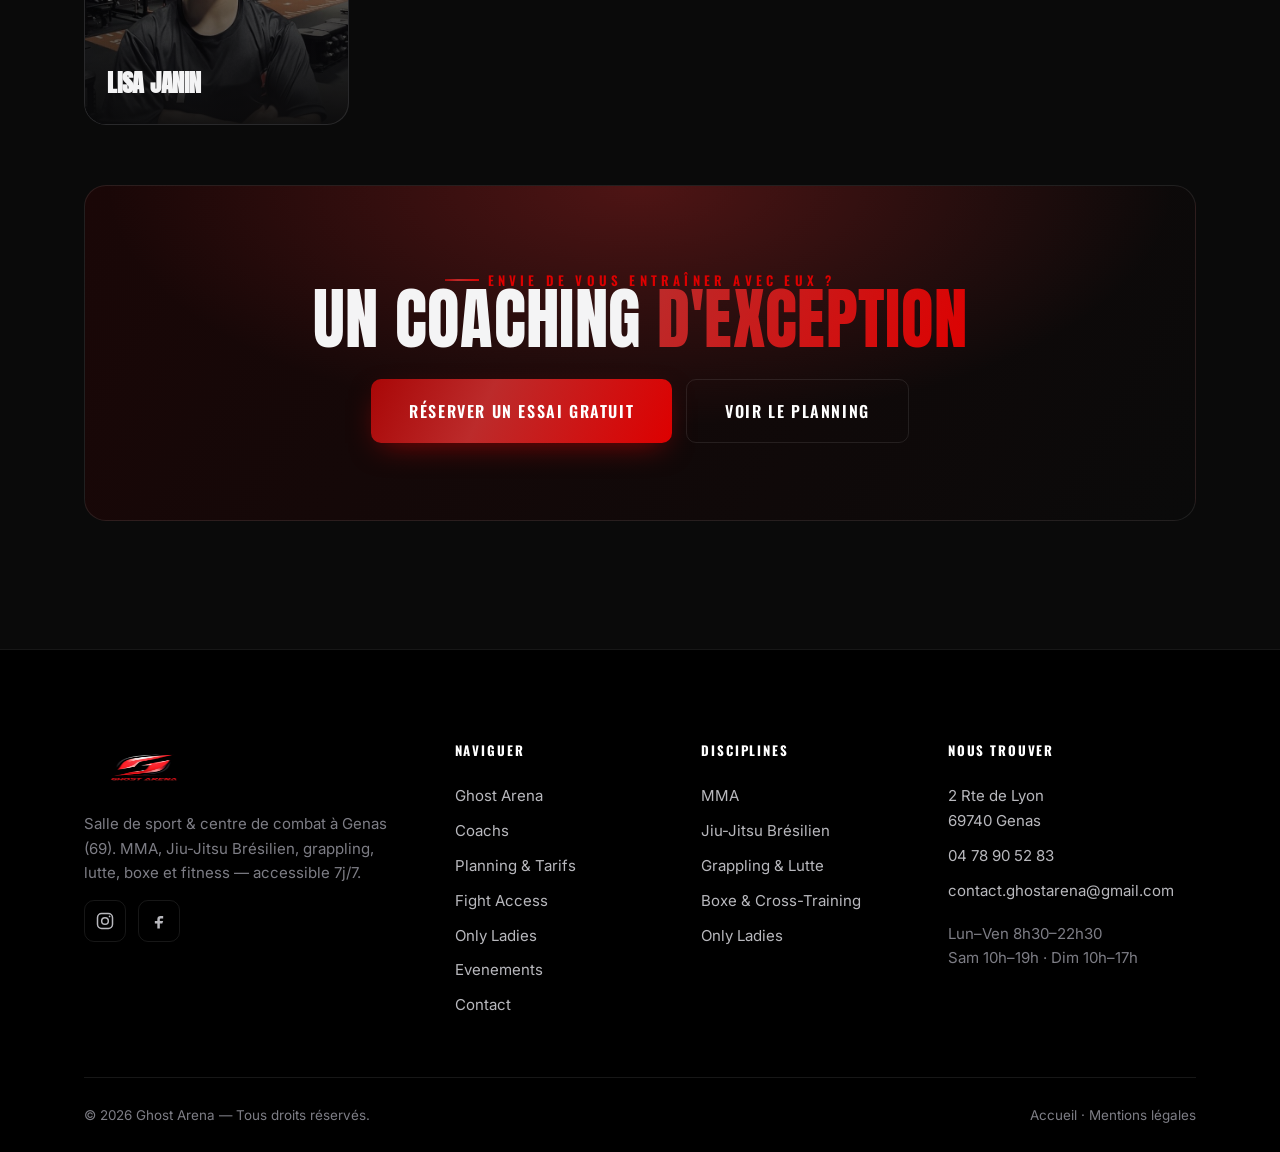
==== commit 68a4de6f: "Coachs: Clara retiree, Kaiss nouvelle photo (champion du monde IBJJF) + Khalys vraie photo/role MMA " ====
--- a/coachs.html
+++ b/coachs.html
@@ -68,32 +68,22 @@
         </article>
 
         <article class="coach reveal" data-delay="1">
-          <span class="flag">Athlète PFL</span>
-          <img src="assets/coaches/clara.jpg" alt="Clara Ricignuolo, coach MMA et Only Ladies" loading="lazy">
-          <div class="coach-info">
-            <p class="role">MMA · Only Ladies</p>
-            <h3>Clara Ricignuolo</h3>
-            <p>Athlète professionnelle (PFL), elle encadre le MMA et l'espace femmes avec exigence et énergie.</p>
-          </div>
-        </article>
-
-        <article class="coach reveal" data-delay="2">
-          <span class="flag">Grappling &amp; JJB</span>
-          <img src="assets/coaches/kaiss.jpg" alt="Kaïss Nazih, coach grappling et JJB" loading="lazy">
+          <span class="flag">Médaillé Mondial IBJJF</span>
+          <img src="assets/coaches/kaiss.jpg" alt="Kaïss Nazih, jiujitsuka médaillé au Championnat du Monde IBJJF 2026" loading="lazy">
           <div class="coach-info">
             <p class="role">Grappling · JJB</p>
             <h3>Kaïss Nazih</h3>
-            <p>Grappleur et jiujitsuka, il transmet le contrôle au sol, les projections et les soumissions.</p>
+            <p>Jiujitsuka médaillé au Championnat du Monde IBJJF 2026, il transmet le contrôle au sol, les projections et les soumissions.</p>
           </div>
         </article>
 
         <article class="coach reveal" data-delay="3">
-          <span class="flag">Muay Thaï</span>
-          <img src="assets/coaches/khalys.jpg" alt="Khalys Thai, coach de Muay Thaï" loading="lazy">
+          <span class="flag">Combattant MMA</span>
+          <img src="assets/coaches/khalys.jpg" alt="Khalys Thai, combattant MMA et striker" loading="lazy">
           <div class="coach-info">
-            <p class="role">Muay Thaï · Boxe Thaï</p>
+            <p class="role">MMA · Striking</p>
             <h3>Khalys Thai</h3>
-            <p>Spécialiste du Muay Thaï, il apporte la frappe, le rythme et l'art du « noble art » thaïlandais.</p>
+            <p>Combattant MMA à la frappe redoutable (Dynamite MMA), il apporte le striking, le rythme et l'intensité du combat.</p>
           </div>
         </article>
 
--- a/css/styles.css
+++ b/css/styles.css
@@ -407,7 +407,7 @@
 img[src*="yanis"]  {object-position:60% 12% !important}
 img[src*="clara"]  {object-position:50% 22% !important}
 img[src*="kaiss"]  {object-position:50% 28% !important}
-img[src*="khalys"] {object-position:50% 42% !important}
+img[src*="khalys"] {object-position:45% 18% !important}
 img[src*="giorgi"] {object-position:50% 22% !important}
 img[src*="iliane"] {object-position:48% 12% !important}
 img[src*="diego"]  {object-position:48% 28% !important}
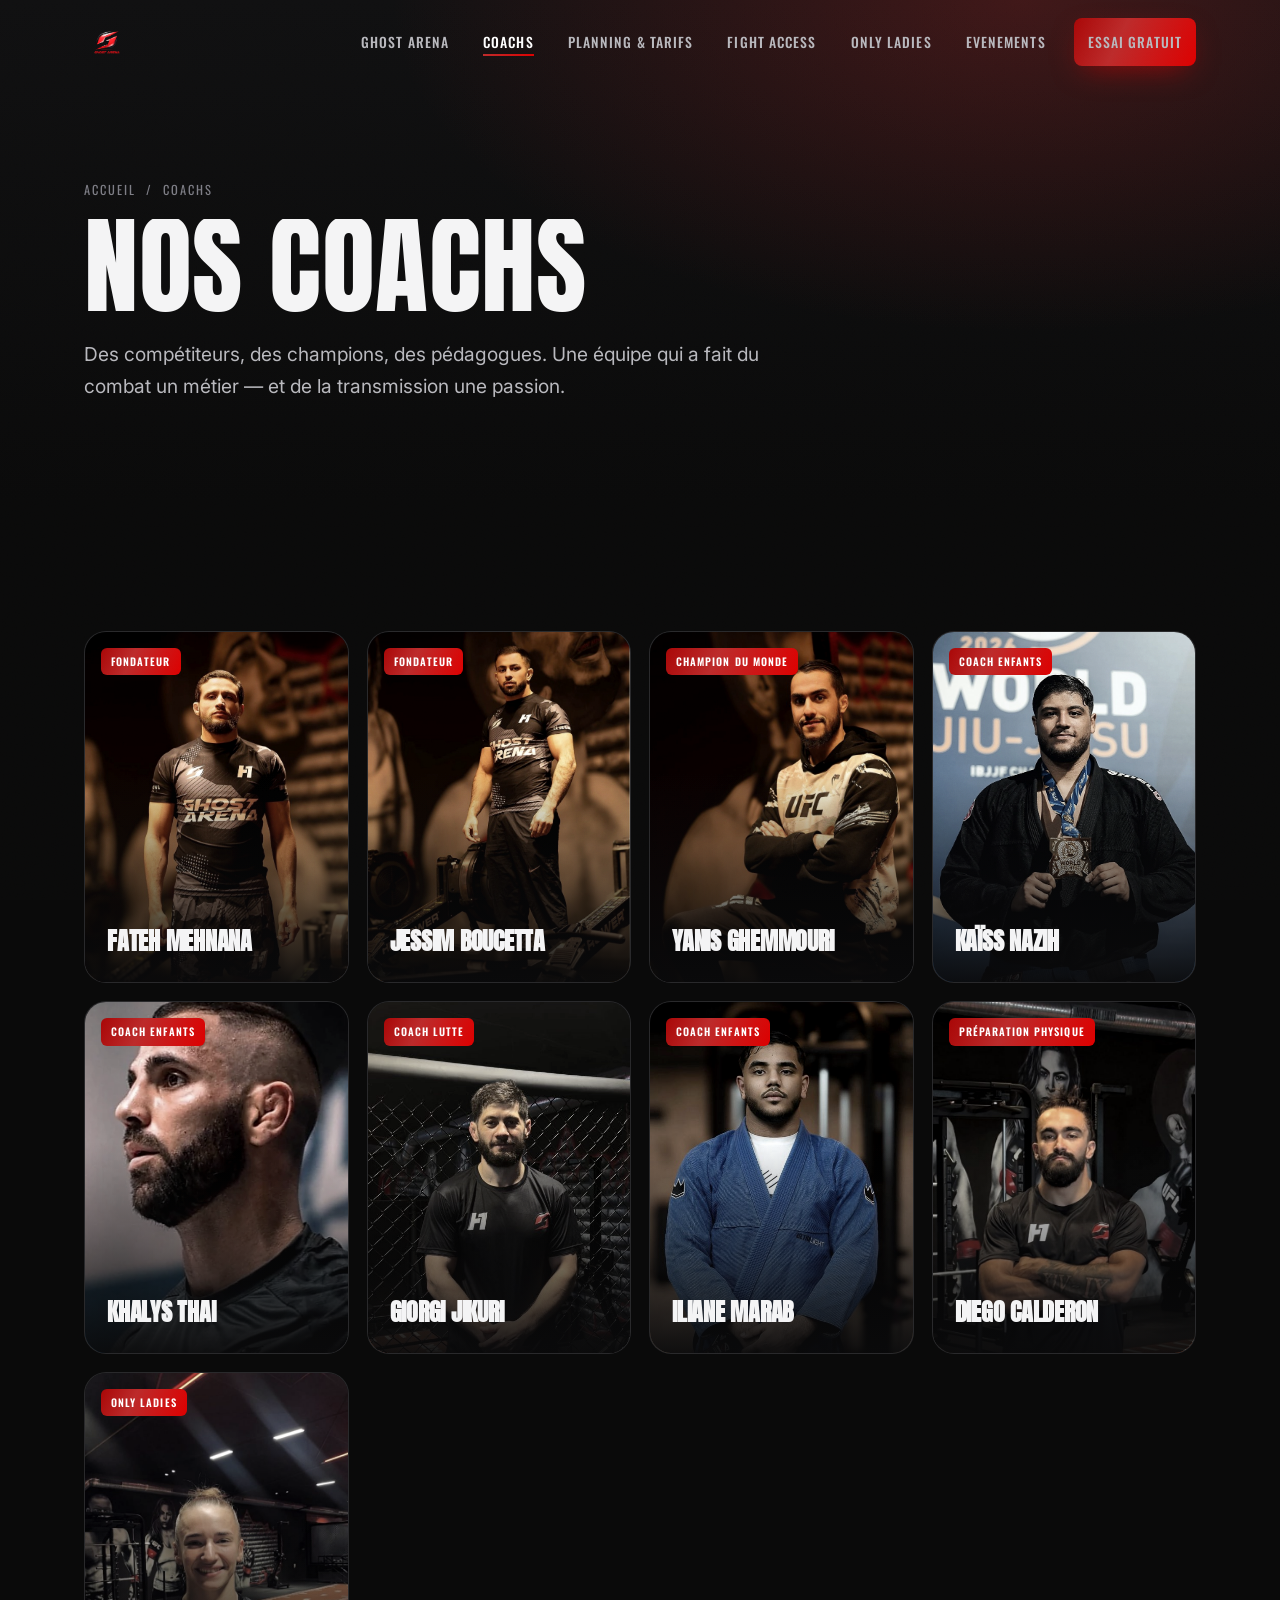
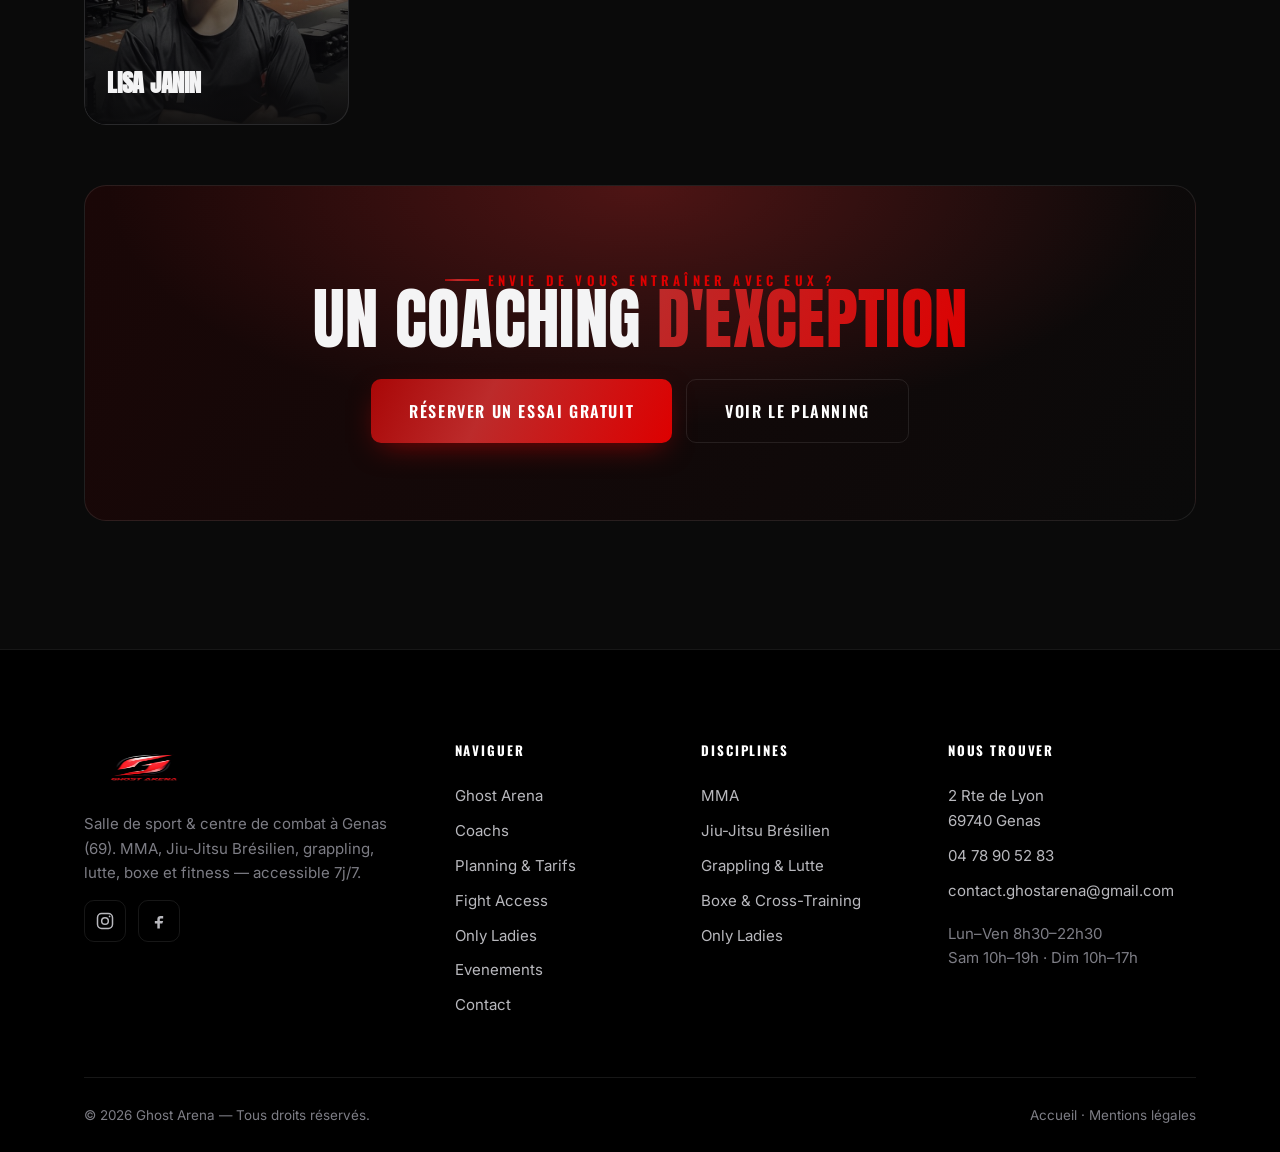
==== commit e8dbc1b2: "Accueil: CTA offres du moment (Octobre Rose / Novembre Bleu) ; badges Kaiss & Khalys -> Coach enfant" ====
--- a/coachs.html
+++ b/coachs.html
@@ -68,8 +68,8 @@
         </article>
 
         <article class="coach reveal" data-delay="1">
-          <span class="flag">Médaillé Mondial IBJJF</span>
-          <img src="assets/coaches/kaiss.jpg" alt="Kaïss Nazih, jiujitsuka médaillé au Championnat du Monde IBJJF 2026" loading="lazy">
+          <span class="flag">Coach enfants</span>
+          <img src="assets/coaches/kaiss.jpg" alt="Kaïss Nazih, coach enfants et jiujitsuka médaillé au Championnat du Monde IBJJF 2026" loading="lazy">
           <div class="coach-info">
             <p class="role">Grappling · JJB</p>
             <h3>Kaïss Nazih</h3>
@@ -78,8 +78,8 @@
         </article>
 
         <article class="coach reveal" data-delay="3">
-          <span class="flag">Combattant MMA</span>
-          <img src="assets/coaches/khalys.jpg" alt="Khalys Thai, combattant MMA et striker" loading="lazy">
+          <span class="flag">Coach enfants</span>
+          <img src="assets/coaches/khalys.jpg" alt="Khalys Thai, coach enfants et combattant MMA" loading="lazy">
           <div class="coach-info">
             <p class="role">MMA · Striking</p>
             <h3>Khalys Thai</h3>
